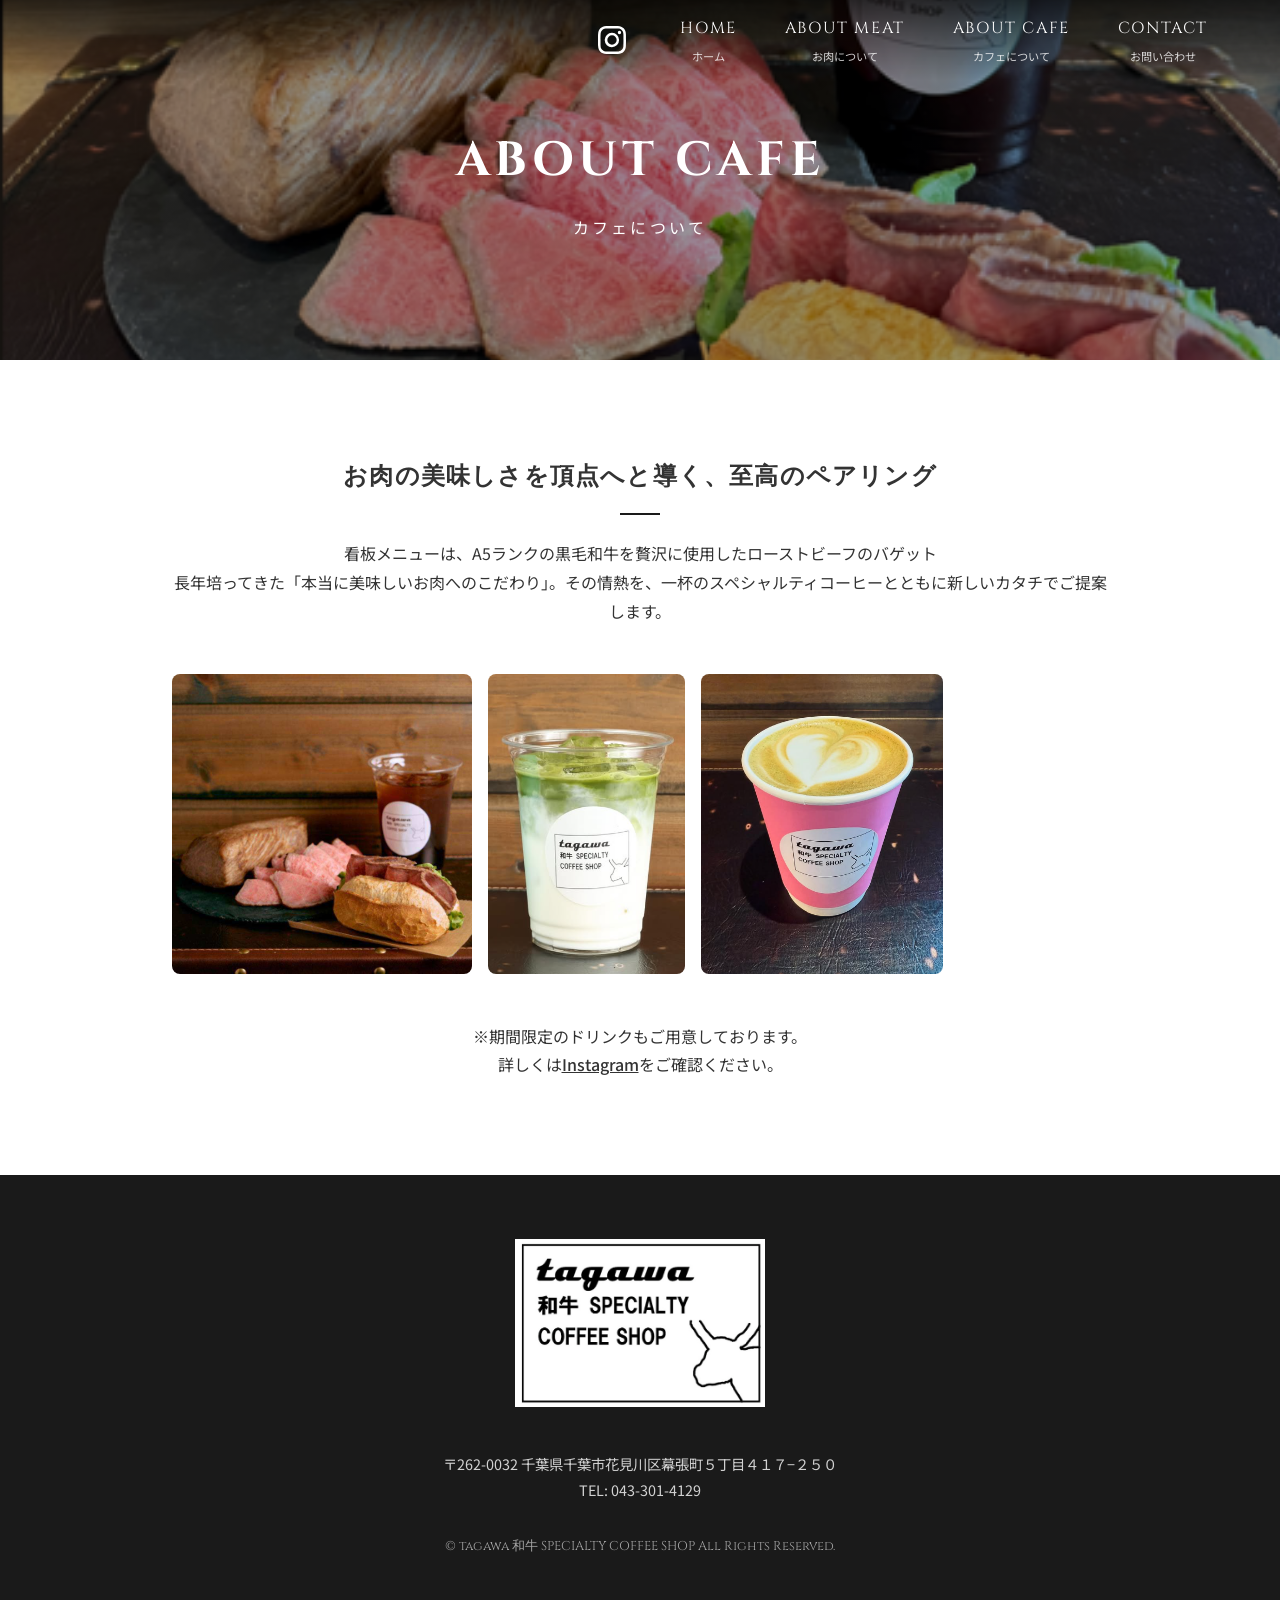
==== about_cafe.html @ 9f4e66f0 "Add files via upload" ====
<!DOCTYPE html>
<html lang="ja">
<head>
    <meta charset="UTF-8">
    <meta name="viewport" content="width=device-width, initial-scale=1.0">
    <title>ABOUT CAFE - カフェについて | tagawa 和牛 SPECIALTY COFFEE SHOP</title>
    <meta name="description" content="こだわりのコーヒーとカフェ空間についてご紹介します。">
    <link rel="stylesheet" href="style.css">
    <link href="https://fonts.googleapis.com/css2?family=Cinzel:wght@400;700&family=Noto+Sans+JP:wght@300;400;500;700&display=swap" rel="stylesheet">
</head>
<body>
    <header class="header">
        <div class="header-inner">
            <div class="header-insta">
                <a href="https://www.instagram.com/tagawa_wagyu_specialty_shop/" target="_blank" rel="noopener noreferrer" style="color: inherit; display: flex; align-items: center; justify-content: center; width: 40px; height: 40px; transition: opacity 0.3s ease;">
                    <svg xmlns="http://www.w3.org/2000/svg" width="28" height="28" fill="currentColor" class="bi bi-instagram" viewBox="0 0 16 16">
                        <path d="M8 0C5.829 0 5.556.01 4.703.048 3.85.088 3.269.222 2.76.42a3.917 3.917 0 0 0-1.417.923A3.927 3.927 0 0 0 .42 2.76C.222 3.268.087 3.85.048 4.7.01 5.555 0 5.827 0 8.001c0 2.172.01 2.444.048 3.297.04.852.174 1.433.372 1.942.205.526.478.972.923 1.417.444.445.89.719 1.416.923.51.198 1.09.333 1.942.372C5.555 15.99 5.827 16 8 16s2.444-.01 3.298-.048c.851-.04 1.434-.174 1.943-.372a3.916 3.916 0 0 0 1.416-.923c.445-.445.718-.891.923-1.417.197-.509.332-1.09.372-1.942C15.99 10.445 16 10.173 16 8s-.01-2.445-.048-3.299c-.04-.851-.175-1.433-.372-1.941a3.926 3.926 0 0 0-.923-1.417A3.911 3.911 0 0 0 13.24.42c-.51-.198-1.092-.333-1.943-.372C10.443.01 10.172 0 7.998 0h.003zm-.717 1.442h.718c2.136 0 2.389.007 3.232.046.78.036 1.204.166 1.486.275.373.145.64.319.92.599.28.28.453.546.598.92.11.281.24.705.275 1.485.039.843.047 1.096.047 3.231s-.008 2.389-.047 3.232c-.035.78-.166 1.203-.275 1.485a2.47 2.47 0 0 1-.599.919c-.28.28-.546.453-.92.598-.28.11-.704.24-1.487.276-.843.038-1.096.047-3.232.047s-2.39-.009-3.233-.047c-.78-.036-1.203-.166-1.485-.276a2.478 2.478 0 0 1-.92-.598 2.48 2.48 0 0 1-.6-.92c-.109-.281-.24-.705-.275-1.485-.038-.843-.046-1.096-.046-3.233 0-2.136.008-2.388.046-3.231.036-.78.166-1.204.276-1.486.145-.373.319-.64.599-.92.28-.28.546-.453.92-.598.282-.11.705-.24 1.485-.276.738-.034 1.024-.044 2.515-.045v.002zm4.988 1.328a.96.96 0 1 0 0 1.92.96.96 0 0 0 0-1.92zm-4.27 1.122a4.109 4.109 0 1 0 0 8.217 4.109 4.109 0 0 0 0-8.217zm0 1.441a2.667 2.667 0 1 1 0 5.334 2.667 2.667 0 0 1 0-5.334z"/>
                    </svg>
                </a>
            </div>
            <div class="hamburger">
                <span></span>
                <span></span>
                <span></span>
            </div>
            <nav class="global-nav">
                <ul>
                    <li><a href="index.html"><span class="en">HOME</span><span class="ja">ホーム</span></a></li>
                    <li><a href="about_meat.html"><span class="en">ABOUT MEAT</span><span class="ja">お肉について</span></a></li>
                    <li><a href="about_cafe.html"><span class="en">ABOUT CAFE</span><span class="ja">カフェについて</span></a></li>
                    <li><a href="contact.html"><span class="en">CONTACT</span><span class="ja">お問い合わせ</span></a></li>
                </ul>
            </nav>
        </div>
    </header>

    <div class="page-header" style="background-image: linear-gradient(rgba(0,0,0,0.4), rgba(0,0,0,0.4)), url('cafe2.png'); background-size: cover; background-position: center;">
        <h2 class="page-title">ABOUT CAFE</h2>
        <p class="page-subtitle">カフェについて</p>
    </div>

    <main class="page-main">
        <section class="section">
            <div class="container">
                <div class="content-block">
                    <div class="content-text text-center">
                        <h3 class="mb-4">お肉の美味しさを頂点へと導く、至高のペアリング</h3>
                        <p>看板メニューは、A5ランクの黒毛和牛を贅沢に使用したローストビーフのバゲット<br>長年培ってきた「本当に美味しいお肉へのこだわり」。その情熱を、一杯のスペシャルティコーヒーとともに新しいカタチでご提案します。</p>
                    </div>
                    <div class="cafe-gallery" style="margin-top: 3rem;">
                        <div class="gallery-scroll">
                            <img src="cafe1.jpg" alt="カフェ画像1">
                            <img src="cafe3.png" alt="カフェ画像3">
                            <img src="cafe4.png" alt="カフェ画像4">
                        </div>
                    </div>

                    <div class="cafe-notice" style="text-align: center; margin-top: 2rem;">
                        <p>※期間限定のドリンクもご用意しております。<br>
                        詳しくは<a href="https://www.instagram.com/tagawa_wagyu_specialty_shop/" target="_blank" rel="noopener noreferrer" class="insta-link">Instagram</a>をご確認ください。</p>
                    </div>
                </div>

            </div>
        </section>
    </main>

    <footer class="footer">
        <div class="container">
            <div class="footer-logo"><img src="logo.png" alt="tagawa 和牛 SPECIALTY COFFEE SHOP" style="max-width: 250px; height: auto;"></div>
            <p class="footer-address">〒262-0032 千葉県千葉市花見川区幕張町５丁目４１７−２５０<br>TEL: 043-301-4129</p>
            <p class="copyright">&copy; tagawa 和牛 SPECIALTY COFFEE SHOP All Rights Reserved.</p>
        </div>
    </footer>
    <script src="script.js"></script>
</body>
</html>
---- style.css ----
:root {
    --primary-color: #1a1a1a;
    --text-color: #333333;
    --bg-color: #ffffff;
    --gray-bg: #f5f5f5;
    --accent-color: #8b7355;
    --header-height: 80px;
}

* {
    margin: 0;
    padding: 0;
    box-sizing: border-box;
}

body {
    font-family: 'Noto Sans JP', sans-serif;
    color: var(--text-color);
    line-height: 1.8;
    background-color: var(--bg-color);
}

a {
    color: inherit;
    text-decoration: none;
    transition: all 0.3s ease;
}

ul {
    list-style: none;
}

.placeholder-image {
    background-color: #e0e0e0;
    display: flex;
    align-items: center;
    justify-content: center;
    position: relative;
    overflow: hidden;
}

.placeholder-image::after {
    content: "Image Placeholder";
    color: #999;
    font-size: 1.2rem;
    font-family: 'Cinzel', serif;
    letter-spacing: 0.1em;
}

/* Typography */
h1, h2, h3, .en {
    font-family: 'Cinzel', serif;
}

/* Header */
.header {
    position: fixed;
    top: 0;
    left: 0;
    width: 100%;
    height: var(--header-height);
    z-index: 100;
    background: linear-gradient(rgba(0,0,0,0.7), rgba(0,0,0,0));
    color: #fff;
    transition: background 0.3s ease;
}

.header.solid {
    background: var(--primary-color);
}

.header-inner {
    display: flex;
    justify-content: flex-end;
    align-items: center;
    gap: 3rem;
    max-width: 1200px;
    margin: 0 auto;
    padding: 0 2rem;
    height: 100%;
}

.header-insta a:hover {
    opacity: 0.7;
}

.logo a {
    font-size: 1.8rem;
    letter-spacing: 0.1em;
}

.global-nav ul {
    display: flex;
    gap: 3rem;
}

.global-nav a {
    display: flex;
    flex-direction: column;
    align-items: center;
    text-align: center;
}

.global-nav a:hover {
    opacity: 0.7;
}

.global-nav .en {
    font-size: 1rem;
    letter-spacing: 0.1em;
}

.global-nav .ja {
    font-size: 0.7rem;
    margin-top: 0.2rem;
    opacity: 0.8;
}

/* Hero Section */
.hero {
    height: 100vh;
    position: relative;
}

.hero-slideshow {
    position: absolute;
    top: 0;
    left: 0;
    width: 100%;
    height: 100%;
    z-index: 1;
}

.hero-slideshow::after {
    content: '';
    position: absolute;
    top: 0;
    left: 0;
    width: 100%;
    height: 100%;
    background: rgba(0, 0, 0, 0.4);
    z-index: 2;
}

.slide {
    position: absolute;
    top: 0;
    left: 0;
    width: 100%;
    height: 100%;
    background-size: cover;
    background-position: center;
    background-repeat: no-repeat;
    opacity: 0;
    animation: slideAnimation 20s infinite;
}

.slide:nth-child(1) { animation-delay: 0s; }
.slide:nth-child(2) { animation-delay: 5s; }
.slide:nth-child(3) { animation-delay: 10s; }
.slide:nth-child(4) { animation-delay: 15s; }

@keyframes slideAnimation {
    0% { opacity: 0; transform: scale(1); }
    5% { opacity: 1; }
    25% { opacity: 1; }
    30% { opacity: 0; transform: scale(1.05); }
    100% { opacity: 0; transform: scale(1.05); }
}

.hero-text {
    z-index: 3;
    position: absolute;
    top: 50%;
    left: 50%;
    transform: translate(-50%, -50%);
    text-align: center;
    color: #fff;
    width: 100%;
}

.hero-text h2 {
    font-size: 3.5rem;
    letter-spacing: 0.2em;
    margin-bottom: 1rem;
    text-shadow: 2px 2px 4px rgba(0,0,0,0.5);
}

.hero-text p {
    font-size: 1.2rem;
    letter-spacing: 0.3em;
    text-shadow: 1px 1px 2px rgba(0,0,0,0.5);
}

/* Page Header */
.page-header {
    height: 40vh;
    min-height: 300px;
    position: relative;
    display: flex;
    flex-direction: column;
    justify-content: center;
    align-items: center;
    color: #fff;
    background-color: #888;
    overflow: hidden;
}

.page-slideshow {
    position: absolute;
    top: 0;
    left: 0;
    width: 100%;
    height: 100%;
    z-index: 0;
}

.page-slideshow::after {
    content: '';
    position: absolute;
    top: 0;
    left: 0;
    width: 100%;
    height: 100%;
    background: rgba(0, 0, 0, 0.4);
    z-index: 1;
}

.slide-2 {
    position: absolute;
    top: 0;
    left: 0;
    width: 100%;
    height: 100%;
    background-size: cover;
    background-position: center;
    background-repeat: no-repeat;
    opacity: 0;
    animation: slideAnimation2 10s infinite;
}

.slide-2:nth-child(1) { animation-delay: 0s; }
.slide-2:nth-child(2) { animation-delay: 5s; }

@keyframes slideAnimation2 {
    0% { opacity: 0; transform: scale(1); }
    10% { opacity: 1; }
    50% { opacity: 1; }
    60% { opacity: 0; transform: scale(1.05); }
    100% { opacity: 0; transform: scale(1.05); }
}

.slide-3 {
    position: absolute;
    top: 0;
    left: 0;
    width: 100%;
    height: 100%;
    background-size: cover;
    background-position: center;
    background-repeat: no-repeat;
    opacity: 0;
    animation: slideAnimation3 15s infinite;
}

.slide-3:nth-child(1) { animation-delay: 0s; }
.slide-3:nth-child(2) { animation-delay: 5s; }
.slide-3:nth-child(3) { animation-delay: 10s; }

@keyframes slideAnimation3 {
    0% { opacity: 0; transform: scale(1); }
    6.66% { opacity: 1; }
    33.33% { opacity: 1; }
    40% { opacity: 0; transform: scale(1.05); }
    100% { opacity: 0; transform: scale(1.05); }
}

.page-header::after {
    display: none; /* Hide placeholder text for page header */
}

.page-title {
    font-size: 3rem;
    letter-spacing: 0.1em;
    margin-bottom: 0.5rem;
    position: relative;
    z-index: 2;
}

.page-subtitle {
    font-size: 1rem;
    letter-spacing: 0.2em;
    position: relative;
    z-index: 2;
}

/* Common Layout */
.container {
    max-width: 1000px;
    margin: 0 auto;
    padding: 0 2rem;
}

.section {
    padding: 6rem 0;
}

.section-header {
    text-align: center;
    margin-bottom: 4rem;
}

.section-title {
    font-size: 2.5rem;
    letter-spacing: 0.1em;
    margin-bottom: 0.5rem;
    color: var(--primary-color);
}

.section-subtitle {
    font-size: 0.9rem;
    letter-spacing: 0.2em;
    color: #666;
}

/* Button */
.btn {
    display: inline-block;
    padding: 1rem 3rem;
    background-color: var(--primary-color);
    color: #fff;
    border: 1px solid var(--primary-color);
    letter-spacing: 0.1em;
    font-size: 0.9rem;
    transition: all 0.3s ease;
}

.btn:hover {
    background-color: #fff;
    color: var(--primary-color);
}

/* Concept Section */
.concept-content {
    display: flex;
    gap: 4rem;
    align-items: center;
}

.concept-image {
    flex: 1;
    height: 400px;
}

.concept-text {
    flex: 1;
}

.concept-text h3 {
    font-size: 1.5rem;
    margin-bottom: 1.5rem;
    letter-spacing: 0.05em;
}

.concept-text p {
    margin-bottom: 2rem;
    color: #555;
}

/* News Section */
.news {
    background-color: var(--gray-bg);
}

.news-list {
    max-width: 800px;
    margin: 0 auto;
}

.news-list li {
    display: flex;
    border-bottom: 1px solid #ddd;
    padding: 1.5rem 0;
}

.news-list time {
    width: 120px;
    font-family: 'Cinzel', serif;
    color: #666;
}

.news-list a {
    flex: 1;
}

.news-list a:hover {
    color: var(--accent-color);
}

/* Page Content Blocks */
.content-block {
    margin-bottom: 6rem;
}

.content-block:last-child {
    margin-bottom: 0;
}

.content-block.row {
    display: flex;
    gap: 4rem;
    align-items: center;
}

.content-block.row.reverse {
    flex-direction: row-reverse;
}

.content-block .col {
    flex: 1;
}

.content-block h3 {
    font-size: 1.5rem;
    margin-bottom: 1.5rem;
    letter-spacing: 0.05em;
    position: relative;
    padding-bottom: 1rem;
}

.content-block h3::after {
    content: '';
    position: absolute;
    bottom: 0;
    left: 0;
    width: 40px;
    height: 2px;
    background-color: var(--primary-color);
}

.text-center h3::after {
    left: 50%;
    transform: translateX(-50%);
}

.mb-4 {
    margin-bottom: 2rem;
}

.text-center {
    text-align: center;
}

/* Shop Info Section */
.shop-info-wrapper {
    display: flex;
    gap: 4rem;
    align-items: flex-start;
}

.shop-details,
.map-container {
    flex: 1;
    min-width: 0;
}

/* Footer */
.footer {
    background-color: var(--primary-color);
    color: #fff;
    padding: 4rem 0;
    text-align: center;
}

.footer-logo {
    font-family: 'Cinzel', serif;
    font-size: 2rem;
    letter-spacing: 0.2em;
    margin-bottom: 1.5rem;
}

.footer-address {
    font-size: 0.9rem;
    margin-bottom: 2rem;
    opacity: 0.8;
}

.copyright {
    font-size: 0.8rem;
    font-family: 'Cinzel', serif;
    opacity: 0.6;
}

/* Hamburger Menu */
.hamburger {
    display: none;
}

/* Responsive */
@media (max-width: 768px) {
    .header {
        height: 60px;
    }
    .header-inner {
        flex-direction: row;
        justify-content: flex-end;
        align-items: center;
        padding: 0 1rem;
        height: 100%;
        position: relative;
    }

    .hamburger {
        display: flex;
        flex-direction: column;
        justify-content: space-between;
        width: 24px;
        height: 18px;
        position: absolute;
        top: 50%;
        left: 1rem;
        transform: translateY(-50%);
        cursor: pointer;
        z-index: 101;
    }

    .hamburger span {
        display: block;
        width: 100%;
        height: 2px;
        background-color: #fff;
        transition: all 0.3s ease;
    }

    .header.solid .hamburger span {
        background-color: #fff;
    }

    .hamburger.is-active span:nth-child(1) {
        transform: translateY(8px) rotate(45deg);
    }
    .hamburger.is-active span:nth-child(2) {
        opacity: 0;
    }
    .hamburger.is-active span:nth-child(3) {
        transform: translateY(-8px) rotate(-45deg);
    }

    .global-nav {
        position: fixed;
        top: 0;
        left: 0;
        width: 100%;
        height: 100vh;
        background-color: rgba(26, 26, 26, 0.95);
        display: flex;
        flex-direction: column;
        justify-content: center;
        align-items: center;
        transform: translateX(-100%);
        transition: transform 0.3s ease;
        z-index: 100;
    }

    .global-nav.is-active {
        transform: translateX(0);
    }

    .global-nav ul {
        flex-direction: column;
        gap: 2rem;
        align-items: center;
    }
    
    /* Remove logo styles if any, or keep commented */
    /* .logo {
        z-index: 101;
        position: relative;
    } */

    .hero-text h2 {
        font-size: 2rem;
    }

    .hero-text p {
        font-size: 0.9rem;
    }

    .concept-content {
        flex-direction: column;
        gap: 2rem;
    }

    .concept-image {
        width: 100%;
        height: 300px;
    }

    .news-list li {
        flex-direction: column;
        gap: 0.5rem;
    }

    .content-block.row,
    .content-block.row.reverse {
        flex-direction: column;
        gap: 2rem;
    }

    .content-block .col.placeholder-image {
        width: 100%;
    }

    .shop-info-wrapper {
        flex-direction: column;
        gap: 2rem;
    }
}

/* Contact Form */
.form-group {
    margin-bottom: 2rem;
    text-align: left;
}

.form-group label {
    display: block;
    margin-bottom: 0.5rem;
    font-weight: 500;
}

.form-group .required {
    display: inline-block;
    background-color: var(--primary-color);
    color: #fff;
    font-size: 0.7rem;
    padding: 0.1rem 0.5rem;
    margin-left: 0.5rem;
    border-radius: 2px;
}

.form-group .optional {
    display: inline-block;
    background-color: #999;
    color: #fff;
    font-size: 0.7rem;
    padding: 0.1rem 0.5rem;
    margin-left: 0.5rem;
    border-radius: 2px;
}

.form-group input,
.form-group textarea {
    width: 100%;
    padding: 1rem;
    border: 1px solid #ccc;
    font-family: inherit;
    font-size: 1rem;
    background-color: #fafafa;
    transition: border-color 0.3s ease;
}

.form-group input:focus,
.form-group textarea:focus {
    outline: none;
    border-color: var(--primary-color);
}

.submit-btn {
    width: 100%;
    max-width: 300px;
    cursor: pointer;
}

/* Gallery Scroll */
.gallery-scroll {
    display: flex;
    gap: 1rem;
    overflow-x: auto;
    scroll-snap-type: x mandatory;
    padding-bottom: 1rem;
    -webkit-overflow-scrolling: touch;
}

.gallery-scroll::-webkit-scrollbar {
    height: 6px;
}

.gallery-scroll::-webkit-scrollbar-track {
    background: #f1f1f1;
    border-radius: 4px;
}

.gallery-scroll::-webkit-scrollbar-thumb {
    background: #ccc;
    border-radius: 4px;
}

.gallery-scroll img {
    height: 300px;
    width: auto;
    object-fit: cover;
    border-radius: 8px;
    scroll-snap-align: start;
    flex-shrink: 0;
}

.insta-link {
    text-decoration: underline;
    font-weight: 500;
    transition: opacity 0.3s ease;
}

.insta-link:hover {
    opacity: 0.7;
}

@media (max-width: 768px) {
    .gallery-scroll img {
        height: 200px;
    }
}
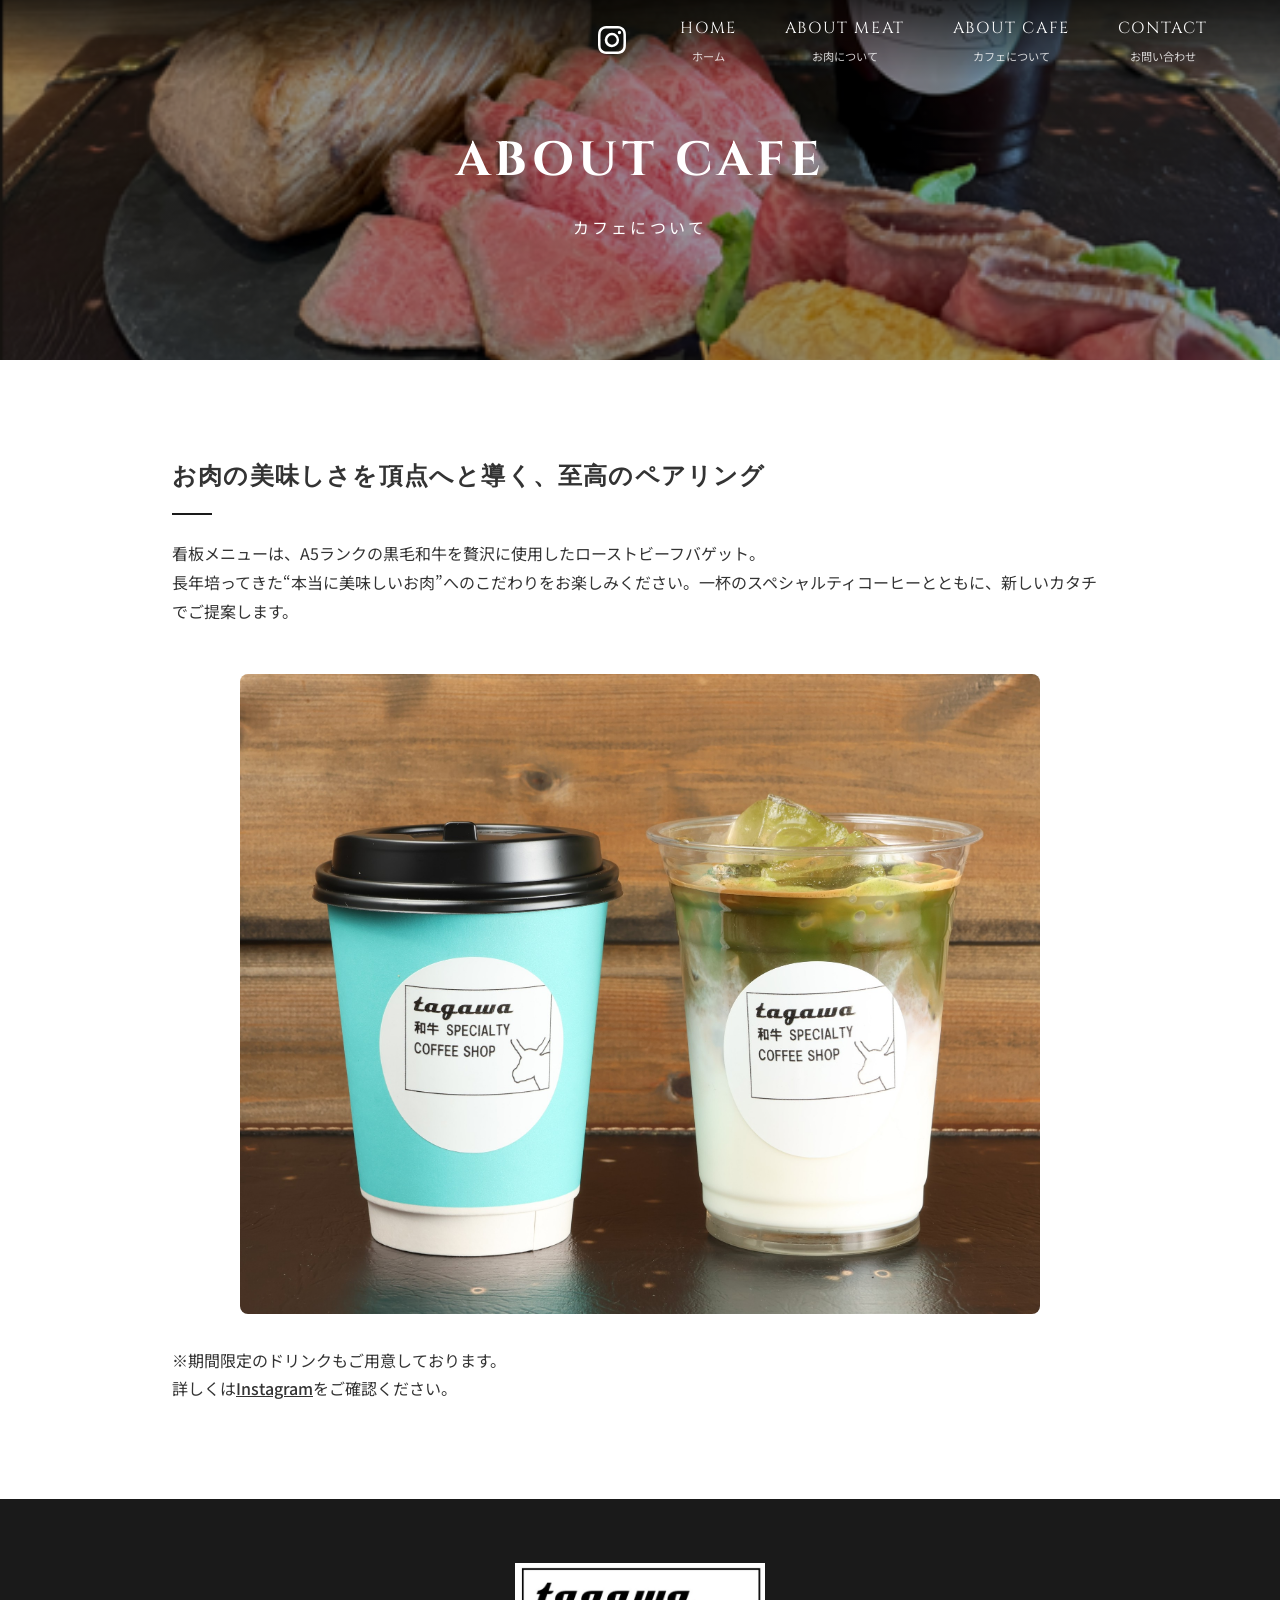
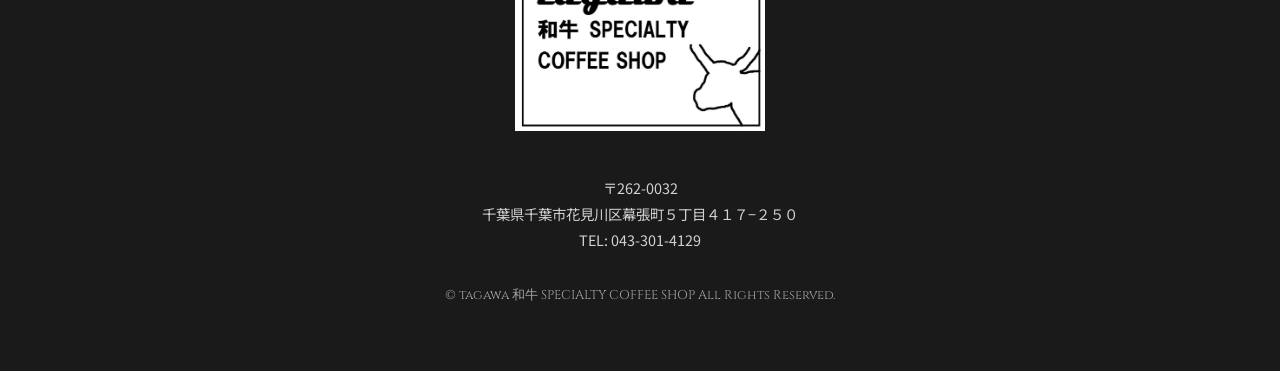
==== commit 28b736c4: "Add files via upload" ====
--- a/about_cafe.html
+++ b/about_cafe.html
@@ -43,19 +43,15 @@
         <section class="section">
             <div class="container">
                 <div class="content-block">
-                    <div class="content-text text-center">
+                    <div class="content-text">
                         <h3 class="mb-4">お肉の美味しさを頂点へと導く、至高のペアリング</h3>
-                        <p>看板メニューは、A5ランクの黒毛和牛を贅沢に使用したローストビーフのバゲット<br>長年培ってきた「本当に美味しいお肉へのこだわり」。その情熱を、一杯のスペシャルティコーヒーとともに新しいカタチでご提案します。</p>
+                        <p>看板メニューは、A5ランクの黒毛和牛を贅沢に使用したローストビーフバゲット。<br>長年培ってきた“本当に美味しいお肉”へのこだわりをお楽しみください。一杯のスペシャルティコーヒーとともに、新しいカタチでご提案します。</p>
                     </div>
                     <div class="cafe-gallery" style="margin-top: 3rem;">
-                        <div class="gallery-scroll">
-                            <img src="cafe1.jpg" alt="カフェ画像1">
-                            <img src="cafe3.png" alt="カフェ画像3">
-                            <img src="cafe4.png" alt="カフェ画像4">
-                        </div>
+                        <img src="cafe1.jpg" alt="カフェの画像" style="width: 100%; max-width: 800px; height: auto; border-radius: 8px; display: block; margin: 0 auto;">
                     </div>
 
-                    <div class="cafe-notice" style="text-align: center; margin-top: 2rem;">
+                    <div class="cafe-notice" style="text-align: left; margin-top: 2rem;">
                         <p>※期間限定のドリンクもご用意しております。<br>
                         詳しくは<a href="https://www.instagram.com/tagawa_wagyu_specialty_shop/" target="_blank" rel="noopener noreferrer" class="insta-link">Instagram</a>をご確認ください。</p>
                     </div>
@@ -68,7 +64,7 @@
     <footer class="footer">
         <div class="container">
             <div class="footer-logo"><img src="logo.png" alt="tagawa 和牛 SPECIALTY COFFEE SHOP" style="max-width: 250px; height: auto;"></div>
-            <p class="footer-address">〒262-0032 千葉県千葉市花見川区幕張町５丁目４１７−２５０<br>TEL: 043-301-4129</p>
+            <p class="footer-address">〒262-0032<br>千葉県千葉市花見川区幕張町５丁目<br class="sp-only">４１７−２５０<br>TEL: 043-301-4129</p>
             <p class="copyright">&copy; tagawa 和牛 SPECIALTY COFFEE SHOP All Rights Reserved.</p>
         </div>
     </footer>
--- a/style.css
+++ b/style.css
@@ -360,11 +360,13 @@
     font-size: 1.5rem;
     margin-bottom: 1.5rem;
     letter-spacing: 0.05em;
+    text-align: left;
 }
 
 .concept-text p {
     margin-bottom: 2rem;
     color: #555;
+    text-align: left;
 }
 
 /* News Section */
@@ -400,6 +402,7 @@
 /* Page Content Blocks */
 .content-block {
     margin-bottom: 6rem;
+    text-align: left;
 }
 
 .content-block:last-child {
@@ -615,6 +618,16 @@
         flex-direction: column;
         gap: 2rem;
     }
+
+    .content-text p,
+    .concept-text p {
+        font-size: 0.85rem;
+    }
+
+    .content-block h3,
+    .concept-text h3 {
+        font-size: 1.2rem;
+    }
 }
 
 /* Contact Form */
@@ -720,3 +733,20 @@
         height: 200px;
     }
 }
+
+/* Utility Classes */
+.pc-only {
+    display: block !important;
+}
+.sp-only {
+    display: none !important;
+}
+
+@media (max-width: 768px) {
+    .pc-only {
+        display: none !important;
+    }
+    .sp-only {
+        display: block !important;
+    }
+}
